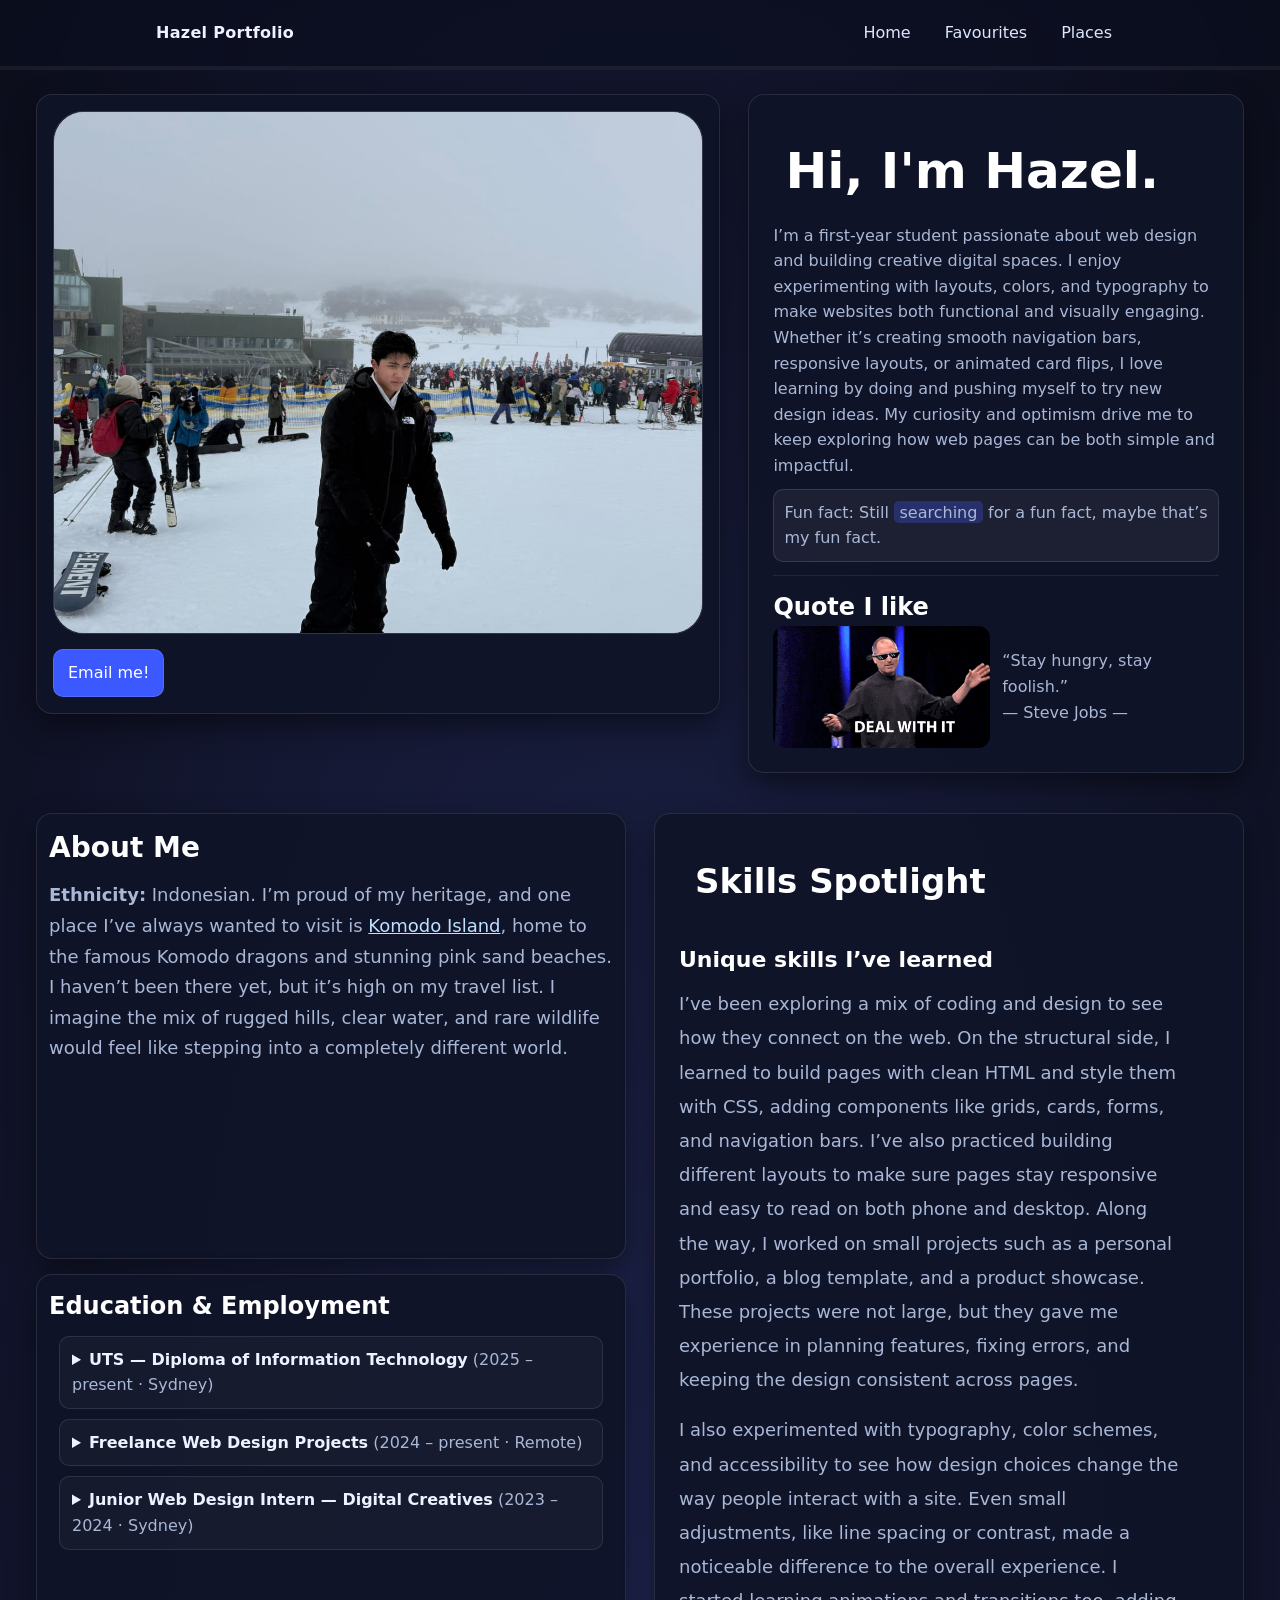
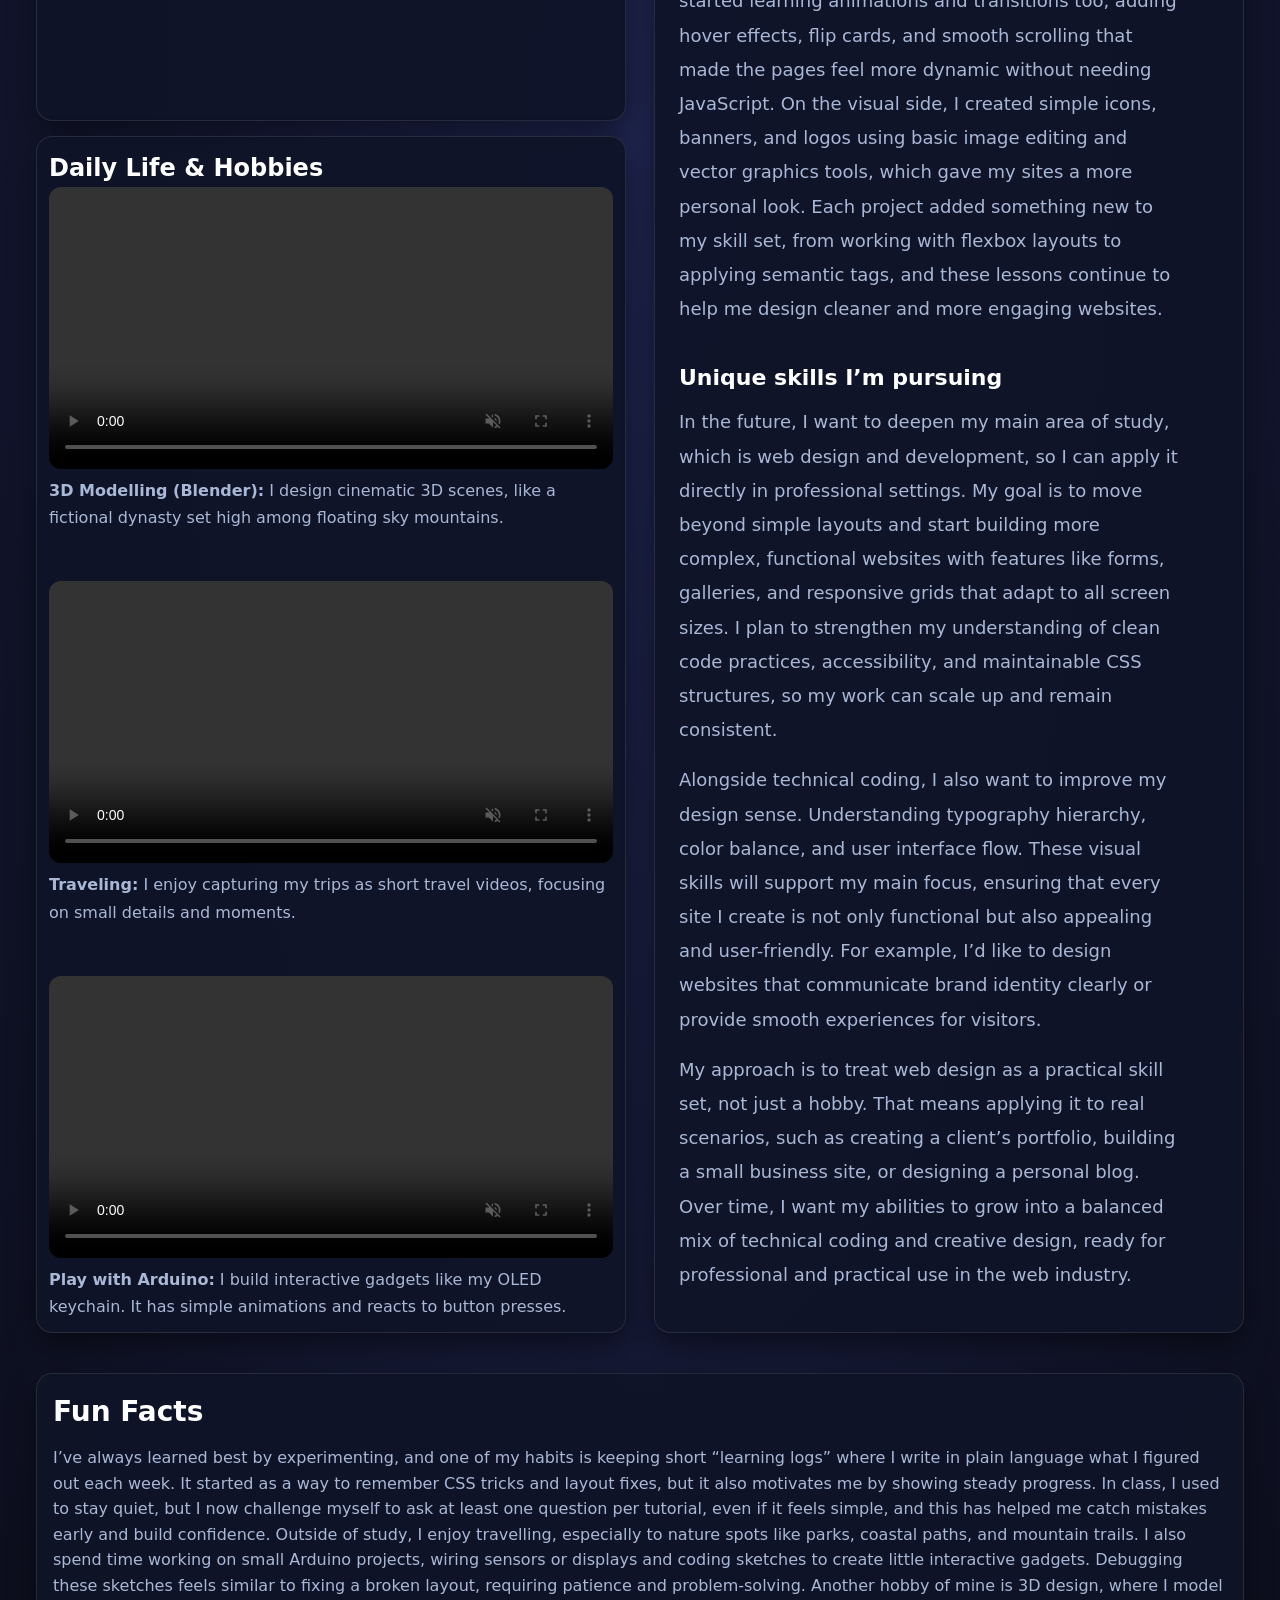
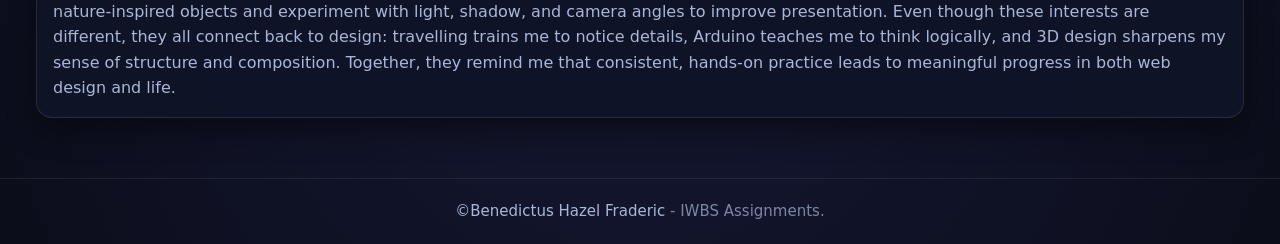
==== index.html @ 2a7eb3b1 "initial commit" ====
<!DOCTYPE html>

<head>
  <meta charset="UTF-8">
  <meta name="viewport" content="width=device-width, initial-scale=1.0">
  <title>Hazel – Home</title>
  <link rel="stylesheet" href="styles.css" />
  <style>
    /* === BODY STYLE === */
    body#page1 {
      background: radial-gradient(#1f2550, #0b0d1a);
    }

    /* === HEADER STYLE === */
    header.site-header {
      /* POSITIONING */
      position: sticky;
      top: 0;
      z-index: 1;
    }

    /* === FOOTER STYLE === */
    footer.site-footer {
      text-align: center;
    }

    /* === ID SELECTOR === */
    h1#main-title {
      margin: 12px;
      font-size: 50px;
    }

    /* === CLASS TO PARAGRAPH === */
    p.embedded {
      color: #a9b8d6;
    }

    /* === CONTEXTUAL STYLE === */
    .card-skills h3 {
      font-size: 22px;
      margin: 18px 0 10px;
    }

    .card-skills p {
      font-size: 18px;
      line-height: 1.9;
      margin: 0 0 16px;
      max-width: 500px;
    }

    .card-skills h2 {
      font-size: 34px;
      margin: 16px;
    }
  </style>
</head>

<body id="page1">
  <!-- NAVIGATION -->
  <header class="site-header">
    <nav class="site-nav">
      <div class="wrap">
        <div class="nav-title">Hazel Portfolio</div>
        <div class="nav-links">
          <a href="index.html">Home</a>
          <a href="favourites.html">Favourites</a>
          <a href="place.html">Places</a>
        </div>
      </div>
    </nav>
  </header>

  <!-- MAIN PART -->
  <main class="container fade-in">
    <!-- TOP PART -->
    <section class="top-part">
      <!-- Photo card -->
      <div class="photo-card">
        <div class="flip-card">
          <div class="flip-card-inner">
            <div class="flip-card-front">
              <img src="Assets/avatar.jpeg" style="width:100%; height:100%; border-radius:30px;">
            </div>
            <div class="flip-card-back">
              <h2>Benedictus Hazel Fraderic</h2>
              <h3>Student ID: 14598128</h3>
            </div>
          </div>
        </div>
        <p><a class="button" href="mailto:hazel.fraderic@uts.edu.au">Email me!</a></p>
      </div>

      <!-- Introduction Card -->
      <div class="card-introduction">
        <h1 id="main-title">Hi, I'm Hazel.</h1>
        <p class="introduction-text">
          I’m a first-year student passionate about web design and building creative digital spaces. I enjoy
          experimenting with layouts, colors, and typography to make websites both functional and visually engaging.
          Whether it’s creating smooth navigation bars,
          responsive layouts, or animated card flips, I love learning by doing and pushing myself to try new design
          ideas. My curiosity and optimism drive me to keep exploring how web pages can be both simple and impactful.
        </p>
        <p class="funfact embedded">
          Fun fact: Still
          <span style="background:#27306b;padding:.1rem .35rem;border-radius:.3rem">searching</span>
          for a fun fact, maybe that’s my fun fact.
        </p>

        <div class="card-quotes" style="margin-top:.8rem">
          <h2>Quote I like</h2>
          <div class="row" style="align-items:center">
            <div class="col">
              <img src="Assets/quote-card.gif" />
            </div>
            <div class="col">
              <p class="quotes embedded">“Stay hungry, stay foolish.”</p>
              <p class="embedded">— Steve Jobs —</p>
            </div>
          </div>
        </div>
      </div>
    </section>

    <!-- MIDDLE PART -->
    <section class="middle-part">
      <!-- Left column -->
      <div class="left-col">
        <!-- About -->
        <section class="card-aboutme">
          <h2 class="aboutme-title" style="margin: 0 0 10px; ">About Me</h2>
          <p class="aboutme-text" style="line-height: 1.7; font-size:18px;">
            <b>Ethnicity:</b> Indonesian. I’m proud of my heritage, and one place I’ve always wanted to visit is
            <a href="https://www.bucketlistly.blog/posts/komodo-island-backpacking-guide"
              style="color: #bfe0ff; text-decoration: underline;">Komodo Island</a>, home to
            the famous Komodo dragons and stunning pink sand beaches. I haven’t been there yet, but it’s high on my
            travel list.
            I imagine the mix of rugged hills, clear water, and rare wildlife would feel like stepping into a completely
            different world.
          </p>
        </section>

        <!-- Education & Employment -->
        <section class="card-eduployment">
          <h2 class="title">Education & Employment</h2>

          <details>
            <summary>
              <b>UTS — Diploma of Information Technology</b>
              <span style="color: #a9b8d6;">(2025 – present · Sydney)</span>
            </summary>
            <p class="embedded">Studying IT with a focus on web design, gaining hands-on skills in HTML/CSS, responsive
              layouts, and user-friendly page design.</p>
          </details>

          <details>
            <summary>
              <b>Freelance Web Design Projects</b>
              <span style="color: #a9b8d6;">(2024 – present · Remote)</span>
            </summary>
            <p class="embedded">Created simple portfolio sites and blogs, practicing navigation menus, layouts, and
              color schemes to improve readability and consistency.</p>
          </details>

          <details>
            <summary>
              <b>Junior Web Design Intern — Digital Creatives</b>
              <span style="color: #a9b8d6;">(2023 – 2024 · Sydney)</span>
            </summary>
            <p class="embedded">Assisted in building and maintaining company websites, focusing on clean layouts,
              styling consistency, and accessibility.</p>
          </details>
        </section>

        <!-- Daily Life & Hobbies -->
        <section class="card-hobbies">
          <h2 class="title">Daily Life & Hobbies</h2>

          <div class="hobby-list">
            <div class="hobby-item">
              <video controls muted playsinline preload class="media">
                <source src="Assets/blender.mp4" type="video/mp4" />
              </video>
              <p class="hobby-text embedded">
                <b>3D Modelling (Blender):</b> I design cinematic 3D scenes, like a fictional dynasty set high among
                floating sky mountains.
              </p>
            </div>

            <div class="hobby-item">
              <video controls muted playsinline preload class="media">
                <source src="Assets/hobbies.mp4" type="video/mp4" />
              </video>
              <p class="hobby-text embedded">
                <b>Traveling:</b> I enjoy capturing my trips as short travel videos, focusing on small details and
                moments.
              </p>
            </div>

            <div class="hobby-item">
              <video controls muted playsinline preload class="media">
                <source src="Assets/arduino.mp4" type="video/mp4" />
              </video>
              <p class="hobby-text embedded">
                <b>Play with Arduino:</b> I build interactive gadgets like my OLED keychain. It has simple animations
                and reacts to button presses.
              </p>
            </div>
          </div>
        </section>
      </div>
      <!-- Right column -->
      <div class="right-col">
        <!-- Skills -->
        <article class="card-skills">
          <h2>Skills Spotlight</h2>

          <h3>Unique skills I’ve learned</h3>
          <p>
            I’ve been exploring a mix of coding and design to see how they connect on the web. On the structural side, I
            learned to build pages with clean HTML and style them with CSS, adding components like grids, cards, forms,
            and navigation bars. I’ve also practiced building different layouts to make sure pages stay responsive and
            easy to read on both phone and desktop. Along the way, I worked on small projects such as a personal
            portfolio, a blog template, and a product showcase. These projects were not large, but they gave me
            experience in planning features, fixing errors, and keeping the design consistent across pages.
          </p>
          <p>
            I also experimented with typography, color schemes, and accessibility to see how design choices change the
            way people interact with a site. Even small adjustments, like line spacing or contrast, made a noticeable
            difference to the overall experience. I started learning animations and transitions too, adding hover
            effects, flip cards, and smooth scrolling that made the pages feel more dynamic without needing JavaScript.
            On the visual side, I created simple icons, banners, and logos using basic image editing and vector graphics
            tools, which gave my sites a more personal look. Each project added something new to my skill set, from
            working with flexbox layouts to applying semantic tags, and these lessons continue to help me design cleaner
            and more engaging websites.
          </p>
          <h3>Unique skills I’m pursuing</h3>
          <p>
            In the future, I want to deepen my main area of study, which is web design and development, so I can apply
            it directly in professional settings. My goal is to move beyond simple layouts and start building more
            complex, functional websites with features like forms, galleries, and responsive grids that adapt to all
            screen sizes. I plan to strengthen my understanding of clean code practices, accessibility, and maintainable
            CSS structures, so my work can scale up and remain consistent.
          </p>
          <p>
            Alongside technical coding, I also want to improve my design sense. Understanding typography hierarchy,
            color
            balance, and user interface flow. These visual skills will support my main focus, ensuring that every site I
            create is not only functional but also appealing and user-friendly. For example, I’d like to design websites
            that communicate brand identity clearly or provide smooth experiences for visitors.
          </p>
          <p>
            My approach is to treat web design as a practical skill set, not just a hobby. That means applying it to
            real scenarios, such as creating a client’s portfolio, building a small business site, or designing a
            personal blog. Over time, I want my abilities to grow into a balanced mix of technical coding and creative
            design, ready for professional and practical use in the web industry.
          </p>
        </article>
      </div>
    </section>

    <!-- BOTTOM PART -->
    <!-- Fun Facts -->
    <section class="bottom-part">
      <article class="card-funfacts">
        <h2 style="margin: 0 0 10px; font-size: 28px;">Fun Facts</h2>
        <p>
          I’ve always learned best by experimenting, and one of my habits is keeping short “learning logs” where I write
          in plain language what I figured out each week. It started as a way to remember CSS tricks and layout fixes,
          but it also motivates me by showing steady progress. In class, I used to stay quiet, but I now challenge
          myself to ask at least one question per tutorial, even if it feels simple, and this has helped me catch
          mistakes early and build confidence. Outside of study, I enjoy travelling, especially to nature spots like
          parks, coastal paths, and mountain trails. I also spend time working on small Arduino
          projects, wiring sensors or displays and coding sketches to create little interactive gadgets. Debugging these
          sketches feels similar to fixing a broken layout, requiring patience and problem-solving. Another hobby of
          mine is 3D design, where I model nature-inspired objects and experiment with light, shadow, and camera angles
          to improve presentation. Even though these interests are different, they all connect back to design:
          travelling trains me to notice details, Arduino teaches me to think logically, and 3D design sharpens my sense
          of structure and composition. Together, they remind me that consistent, hands-on practice leads to meaningful
          progress in both web design and life.
      </article>
    </section>
  </main>

  <!-- FOOTER -->
  <footer class="site-footer">
    <div class="container">
      <p class="footer-text">©Benedictus Hazel Fraderic<span style="opacity:.7"> - IWBS Assignments.</span></p>
    </div>
  </footer>



</body>

</html>
---- styles.css ----
body {
    font-family: system-ui, Arial, sans-serif;
    color: #eef1ff;
    line-height: 1.6;

}

* {
    margin: 0;
    box-sizing: border-box;
}

/* A style that formats all paragraph tags */
p {
    color: #a9b8d6;

}

/* at least three styles that format text headings */
h1 {
    color: #ffffff;
}

h2 {
    color: rgb(255, 255, 255);
}

h3 {
    color: rgb(255, 255, 255);
}


/* Navigation */
.site-nav {
    position: sticky;
    top: 0;
    margin-top: 0;
    z-index: 1;
    backdrop-filter: blur(6px);
    background-color: rgba(10, 14, 30, .6);
    border-bottom: 4px solid rgba(255, 255, 255, .06);
}

.site-nav .wrap {
    max-width: 1000px;
    margin: auto;
    display: flex;
    align-items: center;
    justify-content: space-between;
    padding: 12px 16px;
}

.nav-title {
    font-weight: bold;
    letter-spacing: .3px;
}

.nav-links {
    display: flex;
    gap: 10px;
}

.nav-links a {
    text-decoration: none;
    color: #dce7ff;
    padding: 8px 12px;
    border-radius: 100px;
    transition: transform .2s ease, background-color .2s ease;
}

.nav-links a:hover {
    transform: translateY(-3px);
    background: rgba(255, 255, 255, .07);
}


/* ---------------------------------- PAGE 1 ----------------------------------*/
/* TOP PART */
.top-part {
    max-width: 1240px;
    margin: 24px auto 64px;
    padding: 0 16px;
    display: flex;
    gap: 28px;
    margin-bottom: 40px;
}

/* PHOTO CARD */
.photo-card {
    width: 720px;
    height: 620px;
    padding: 16px;
    background: rgba(16, 20, 40, .92);
    border: 1px solid rgba(255, 255, 255, .10);
    border-radius: 16px;
    box-shadow: 0 12px 30px rgba(0, 0, 0, .45);
    display: flex;
    flex-direction: column;
}

.button {
    display: inline-block;
    margin-top: 15px;
    padding: 10px 14px;
    border-radius: 10px;
    background: #3b59ff;
    color: #fff;
    text-decoration: none;
    border: 1px solid rgba(255, 255, 255, .12);
    transition: transform .2s ease, background-color .2s ease;
}

.button:hover {
    background: #516bff;
    transform: translateY(-3px);
}

/* FLIP CARD */
.flip-card {
    width: 100%;
    flex: 1;
    min-height: 0;
    border: 1px solid rgba(255, 255, 255, .15);
    perspective: 1000px;
    border-radius: 30px;
}

.flip-card-inner {
    border-radius: 30px;
    position: relative;
    width: 100%;
    height: 100%;
    transition: transform 0.8s;
    transform-style: preserve-3d;
}

.flip-card:hover .flip-card-inner {
    transform: rotateY(180deg);
}

.flip-card-front,
.flip-card-back {

    position: absolute;
    width: 100%;
    height: 100%;
    -webkit-backface-visibility: hidden;
    backface-visibility: hidden;
}

.flip-card-front img {

    width: 100%;
    height: 100%;
    object-fit: cover;
    display: block;
}

.flip-card-front {

    border-radius: 30px;
    background-color: #bbb;
    color: black;
}

.flip-card-back {
    display: flex;
    flex-direction: column;
    align-items: center;
    justify-content: center;
    border-radius: 30px;
    background-color: #1f2b3a;
    color: white;
    transform: rotateY(180deg);
}

/* INTRODUCTION CARD */
.card-introduction {
    width: 520px;
    padding: 24px;
    background: rgba(16, 20, 40, .92);
    border: 1px solid rgba(255, 255, 255, .10);
    border-radius: 16px;
    box-shadow: 0 12px 30px rgba(0, 0, 0, .45);
}

.funfact {
    margin-top: 10px;
    background: rgba(255, 255, 255, .06);
    border: 1px solid rgba(255, 255, 255, .12);
    border-radius: 10px;
    padding: 10px;
}

.card-quotes {
    border-top: 1px solid rgba(255, 255, 255, .08);
    padding-top: 12px;
}

.row {
    display: flex;
    gap: 12px;
    align-items: center;
}

.col {
    flex: 1;
}

.card-quotes img {
    width: 100%;
    display: block;
    border-radius: 12px;
}

/* MIDDLE PART */
.middle-part {
    max-width: 1240px;
    margin: 0 auto 60px;
    padding: 0 16px;
    display: flex;
    gap: 28px;
    align-items: stretch;
    margin-bottom: 40px;
}

/* Left column */
.left-col {
    width: 100%;
    display: flex;
    flex-direction: column;
    gap: 15px;
}

.card-aboutme,
.card-eduployment,
.card-hobbies {
    flex: 1;
    background: rgba(16, 20, 40, .92);
    border: 1px solid rgba(255, 255, 255, .10);
    border-radius: 16px;
    box-shadow: 0 12px 30px rgba(0, 0, 0, .45);
    padding: 12px;
}

h2.aboutme-title {
    font-size: 28px;
}

/* EDUCATION AND EMPLOYEMENT */
.card-eduployment details {
    background: rgba(255, 255, 255, .03);
    border: 1px solid rgba(255, 255, 255, .10);
    border-radius: 10px;
    padding: 10px 12px;
    margin: 10px;
}

.card-eduployment summary {
    cursor: pointer;
}

/* HOBBIES */
.hobby-list {
    display: flex;
    flex-direction: column;
    gap: 50px;
}

.hobby-item {
    display: flex;
    flex-direction: column;
    gap: 8px;
}

.media {
    width: 100%;
    height: auto;
    display: block;
    border-radius: 12px;
}

p.hobby-text {
    line-height: 1.7;
}

/* Right column */
.right-col {
    width: 100%;
    display: flex;
    flex-direction: column;
    gap: 15px;
}

.card-skills {
    display: flex;
    flex: 1;
    flex-direction: column;
    background: rgba(16, 20, 40, .92);
    border: 1px solid rgba(255, 255, 255, .10);
    border-radius: 16px;
    box-shadow: 0 12px 30px rgba(0, 0, 0, .45);
    padding: 24px;
}



/* BOTTOM PART */
.bottom-part {
    max-width: 1240px;
    margin: 0 auto 60px;
    padding: 0 16px;
}

/* Fun Facts */
.card-funfacts {
    background: rgba(16, 20, 40, .92);
    border: 1px solid rgba(255, 255, 255, .10);
    border-radius: 16px;
    box-shadow: 0 12px 30px rgba(0, 0, 0, .45);
    padding: 16px;
}

/* ---------------------------------- PAGE 2 ----------------------------------*/
#page2 .container {
    max-width: 1200px;
    margin-inline: auto;
    padding: 24px;
}

/* MIDDLE PART */
#page2 .middle-part {
    display: grid;
}

.left-col,
.right-col {
    width: 100%;
    max-width: 1000px;
}

/* Card */
.card {
    background: #141b2a;
    border: 1px solid rgba(255, 255, 255, .08);
    border-radius: 16px;
    overflow: hidden;
    box-shadow: 0 8px 20px rgba(0, 0, 0, .35);
    position: relative;
    transition: transform .2s, border-color .2s;
}

.card:hover {
    transform: translateY(-10px);
    border-color: #7af0c1;
}

.card .media img {
    width: 100%;
    height: 100%;
    object-fit: cover;
    display: block;
    background: #0e1424;
    transform: scale(1.1);
    transition: transform .4s ease;
}

.card:hover .media img {
    transform: scale(1);
}

.card .title {
    display: inline-block;
    padding: 4px 10px;
    border-radius: 50px;
    font-weight: bold;
    font-size: 13.6px;
    color: #083024;
    background: #7af0c1;
}

/* button */
.card .btn {
    margin-top: 12px;
    padding: 10px 14px;
    border-radius: 10px;
    background: #77b2ff;
    color: #08141a;
    transition: opacity .2s;
}

a.btn {
    display: inline-block;
    text-decoration: none;
}

.card .btn:hover {
    opacity: .9;
}

/* ---------------------------------- PAGE 3 ---------------------------------- */
/* ===== Top part ===== */
.top-partt {
    max-width: 1100px;
    margin: 26px auto;
    padding: 22px;
    border-radius: 18px;
    box-shadow: 0 14px 34px rgba(0, 0, 0, .5);
}


/* Button */
.btn-fill {
    margin-top: 10px;
    display: inline-block;
    padding: 12px 20px;
    border-radius: 10px;
    text-decoration: none;
    color: #fff;
    background-image: linear-gradient(#7af0c1, #7ac8f0);
    background-size: 0% 100%;
    background-repeat: no-repeat;
    background-color: rgba(255, 255, 255, .1);
    transition: background-size .4s ease, color .3s ease;
}

.btn-fill:hover {
    background-size: 100% 100%;
    color: #0b0d1a;
}


/* ===== Gallery ===== */
.gallery-wrap {
    margin-top: 18px;
    background: rgba(255, 255, 255, .06);
    border-radius: 24px;
    padding: 16px;
}

.scroll-container {
    border-radius: 16px;
    padding: 14px;
    display: flex;
    gap: 24px;
    overflow-x: auto;
    white-space: nowrap;
    scrollbar-color: rgba(255, 255, 255, .35) rgba(255, 255, 255, .12);
}

.scroll-container img {
    flex: 0 0 240px;
    height: 160px;
    border-radius: 22px;
    display: block;
    box-shadow: 0 8px 20px rgba(0, 0, 0, .25);
    transition: transform .25s ease;
}

.scroll-container img:hover {
    transform: translateY(-4px) scale(1.02);
}

/* -------------------------------------------------------------------- */

/* FOOTER */
footer.site-footer {
    padding: 1.6%;
    color: #b9c0ff;
    font-size: 15px;
    border-top: 1px solid rgba(255, 255, 255, .08);
}

/* FADE IN */
.fade-in {
    animation: fade .6s ease both;
}

@keyframes fade {
    from {
        opacity: 0;
        transform: translateY(6px)
    }

    to {
        opacity: 1;
        transform: none
    }
}

/* RESPONSIVE */
@media only screen and (max-width: 1180px) {
    .top-part {
        flex-direction: column;
    }

    .photo-card,
    .card-introduction {
        width: 100%;
    }

    .middle-part {
        display: grid;
    }

    .left-col {
        max-width: none;
        width: 100%;
    }

    .right-col {
        width: 100%;
        max-width: none;
    }

    .card-skills p {
        max-width: none;
        width: 100%;
    }

    .top-partt {
        max-width: 100%;
        margin: 20px 20px;
    }
}
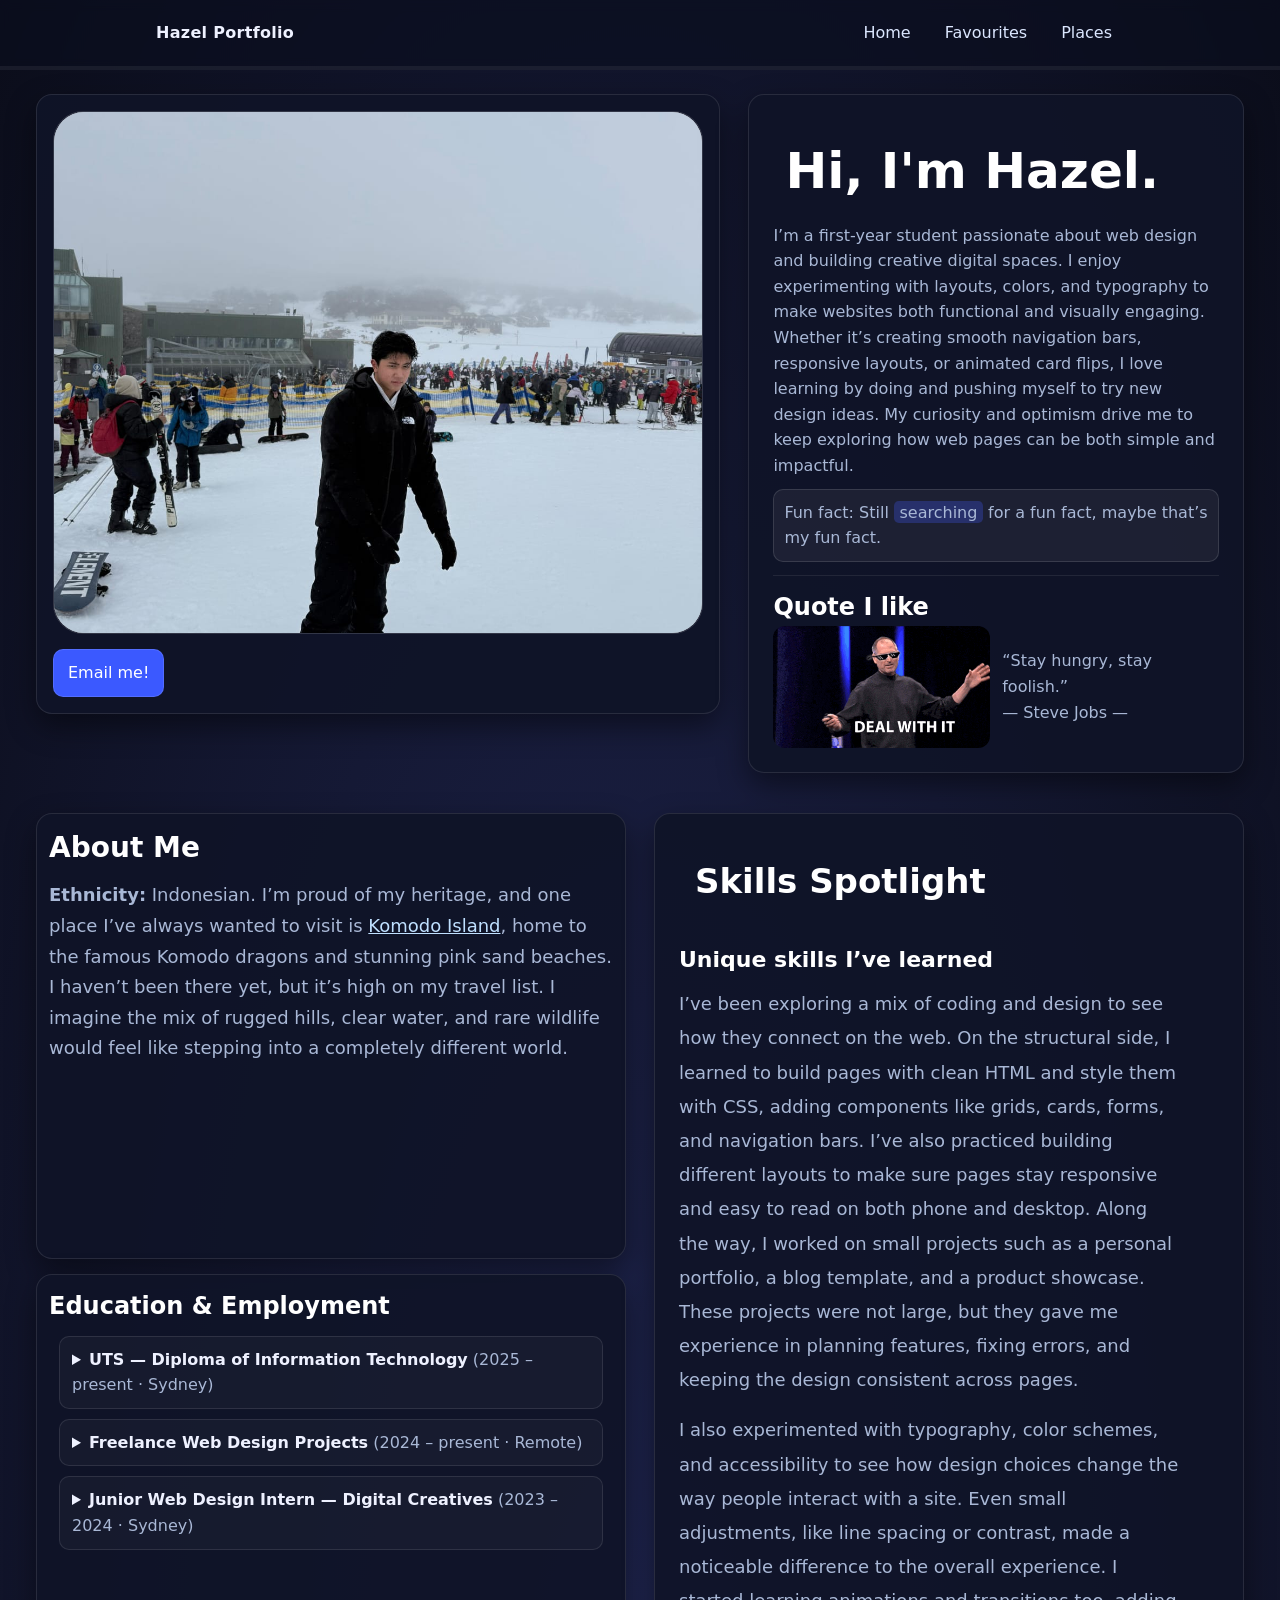
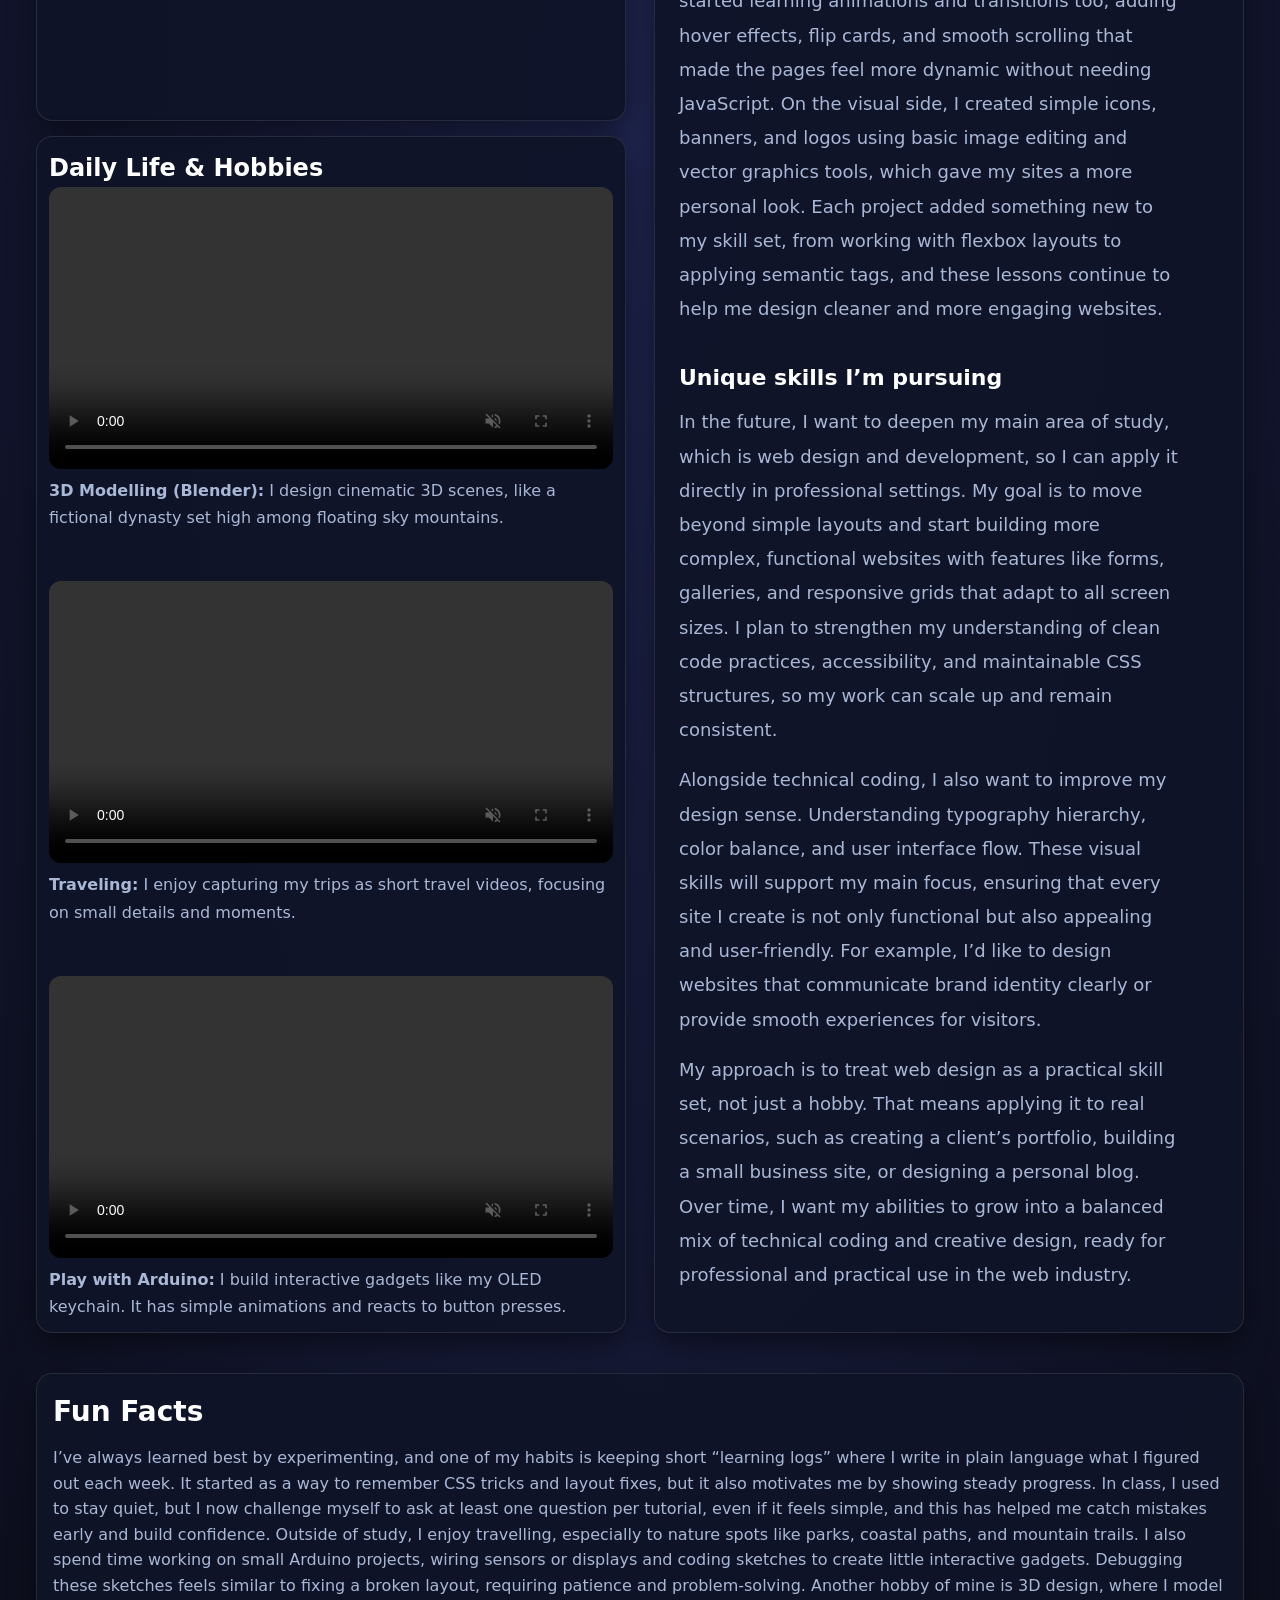
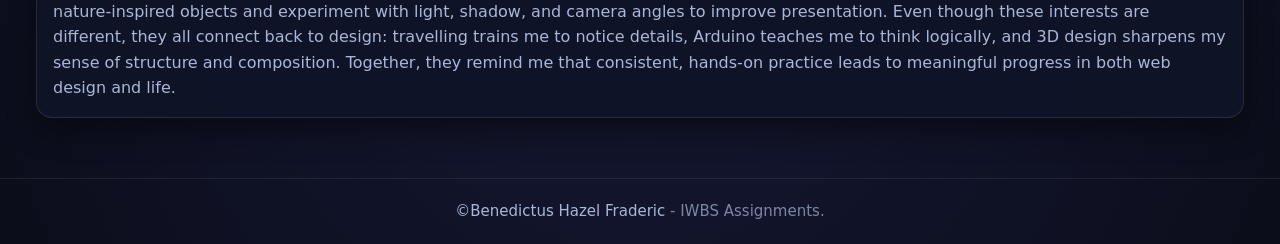
==== commit 81d12941: "Update index.html" ====
--- a/index.html
+++ b/index.html
@@ -83,7 +83,6 @@
             </div>
             <div class="flip-card-back">
               <h2>Benedictus Hazel Fraderic</h2>
-              <h3>Student ID: 14598128</h3>
             </div>
           </div>
         </div>
@@ -292,4 +291,4 @@
 
 </body>
 
-</html>+</html>
